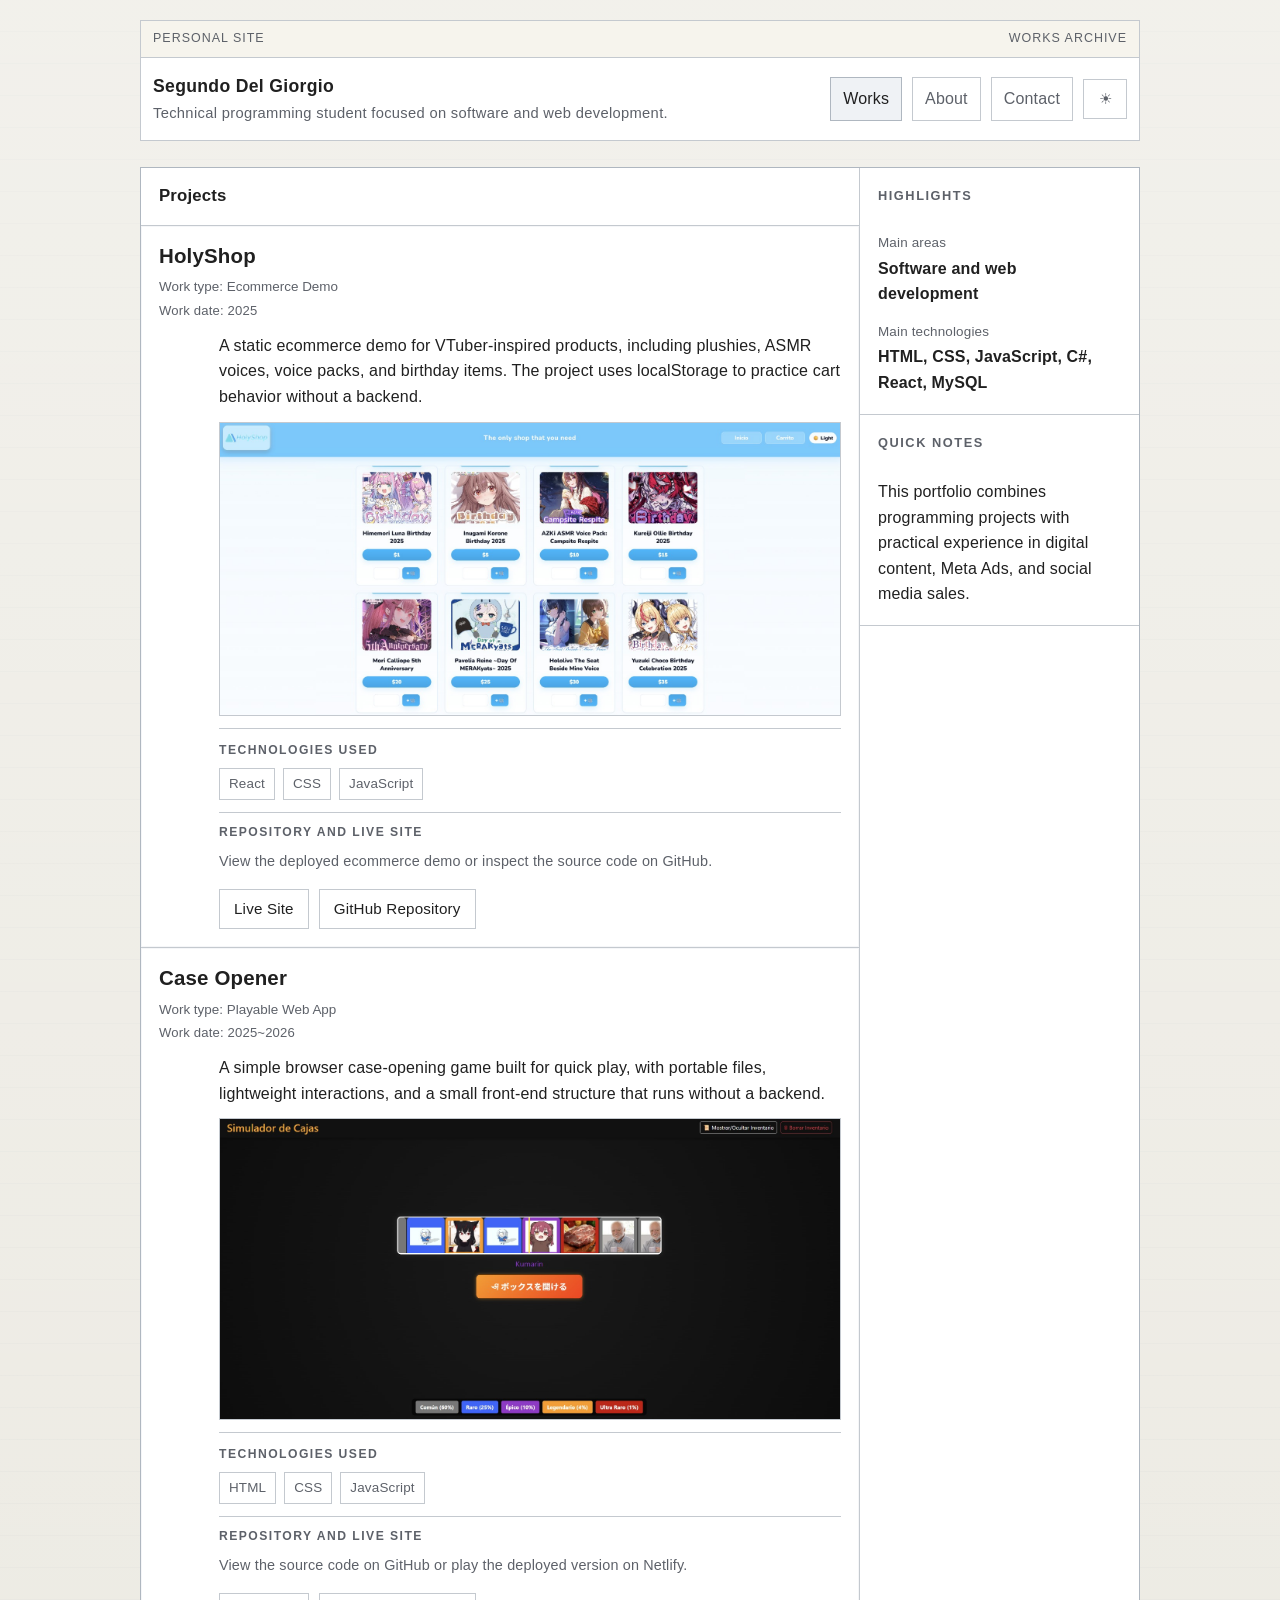
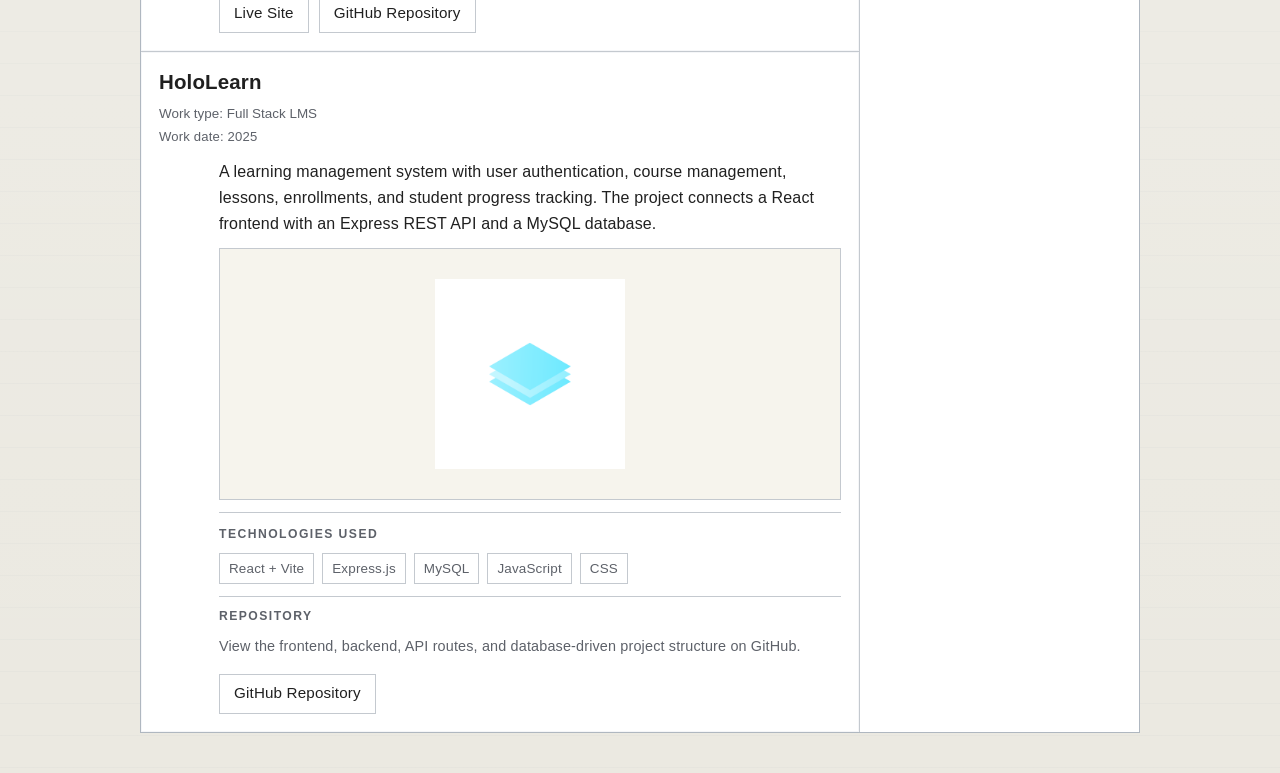
==== index.html @ 3f8d5a21 "Initial portfolio version" ====
<!DOCTYPE html>
<html lang="en">

<head>
  <meta charset="UTF-8">
  <meta name="viewport" content="width=device-width, initial-scale=1.0">
  <title>Segundo Del Giorgio | Works</title>
  <link rel="icon" href="images/favicon.ico" type="image/x-icon">
  <link rel="stylesheet" href="css/main.css">
  <link rel="stylesheet" href="css/components.css">
  <link rel="stylesheet" href="css/works.css">
</head>

<body>
  <header class="site-header">
    <div class="container">
      <div class="utility-bar">
        <p>Personal Site</p>
        <p>Works Archive</p>
      </div>
      <nav class="navbar" aria-label="Primary navigation">
        <div class="brand">
          <a class="navbar-name" href="index.html">Segundo Del Giorgio</a><br>
          <span class="navbar-desc">Technical programming student focused on software and web development.</span>
        </div>
        <div class="nav-links">
          <a class="nav-link active" href="index.html">Works</a>
          <a class="nav-link" href="about.html">About</a>
          <a class="nav-link" href="contact.html">Contact</a>
          <button class="theme-toggle" type="button" aria-label="Toggle dark mode" aria-pressed="false"
            title="Toggle color theme">
            <span class="theme-icon theme-icon-sun" aria-hidden="true">&#9728;</span>
            <span class="theme-icon theme-icon-moon" aria-hidden="true">&#9790;</span>
          </button>
        </div>
      </nav>
    </div>
  </header>

  <main class="container page-content">
    <section class="feed-layout">
      <section class="feed-center" id="works-feed">
        <div class="feed-titlebar">
          <h2>Projects</h2>
        </div>

        <div class="feed-stream">
          <article class="project-card project-post">
            <div class="project-post-head">
              <div class="project-meta">
                <div class="project-meta-line">
                  <h2>HolyShop</h2>
                </div>
                <p class="project-type"><span class="project-meta-label">Work type:</span> <span
                    class="project-type-value">Ecommerce Demo</span></p>
                <p class="project-date">Work date: 2025</p>
              </div>
            </div>
            <p class="project-description">A static ecommerce demo for VTuber-inspired products, including plushies,
              ASMR voices, voice packs, and birthday items. The project uses localStorage to practice cart behavior
              without a backend.</p>
            <div class="project-preview">
              <img src="images/project-holyshop-preview.png" alt="Preview screenshot area for HolyShop ecommerce demo">
            </div>
            <div class="project-block">
              <p class="project-block-label">Technologies Used</p>
              <div class="tech" aria-label="Technologies used">
                <span>React</span>
                <span>CSS</span>
                <span>JavaScript</span>
              </div>
            </div>
            <div class="project-block repository-block">
              <p class="project-block-label">Repository and Live Site</p>
              <p class="repository-note">View the deployed ecommerce demo or inspect the source code on GitHub.</p>
            </div>
            <div class="project-actions project-actions-row">
              <a class="action-link" href="https://holyshop.netlify.app" target="_blank" rel="noopener noreferrer">Live
                Site</a>
              <a class="action-link" href="https://github.com/Segukun/HolyShop" target="_blank"
                rel="noopener noreferrer">GitHub Repository</a>
            </div>
          </article>

          <article class="project-card project-post">
            <div class="project-post-head">
              <div class="project-meta">
                <div class="project-meta-line">
                  <h2>Case Opener</h2>
                </div>
                <p class="project-type"><span class="project-meta-label">Work type:</span> <span
                    class="project-type-value">Playable Web App</span></p>
                <p class="project-date">Work date: 2025~2026</p>
              </div>
            </div>
            <p class="project-description">A simple browser case-opening game built for quick play, with portable files,
              lightweight interactions, and a small front-end structure that runs without a backend.</p>
            <div class="project-preview">
              <img src="images/project-case-opener-preview.png" alt="Preview screenshot for Case Opener web game">
            </div>
            <div class="project-block">
              <p class="project-block-label">Technologies Used</p>
              <div class="tech" aria-label="Technologies used">
                <span>HTML</span>
                <span>CSS</span>
                <span>JavaScript</span>
              </div>
            </div>
            <div class="project-block repository-block">
              <p class="project-block-label">Repository and Live Site</p>
              <p class="repository-note">View the source code on GitHub or play the deployed version on Netlify.</p>
            </div>
            <div class="project-actions project-actions-row">
              <a class="action-link" href="https://case-opener.netlify.app" target="_blank"
                rel="noopener noreferrer">Live Site</a>
              <a class="action-link" href="https://github.com/Segukun/Case-opener" target="_blank"
                rel="noopener noreferrer">GitHub Repository</a>
            </div>
          </article>

          <article class="project-card project-post">
            <div class="project-post-head">
              <div class="project-meta">
                <div class="project-meta-line">
                  <h2>HoloLearn</h2>
                </div>
                <p class="project-type"><span class="project-meta-label">Work type:</span> <span
                    class="project-type-value">Full Stack LMS</span></p>
                <p class="project-date">Work date: 2025</p>
              </div>
            </div>
            <p class="project-description">A learning management system with user authentication, course management,
              lessons, enrollments, and student progress tracking. The project connects a React frontend with an Express
              REST API and a MySQL database.</p>
            <div class="project-preview project-logo-preview">
              <img src="images/project-hololearn-preview.png"
                alt="HoloLearn logo">
            </div>
            <div class="project-block">
              <p class="project-block-label">Technologies Used</p>
              <div class="tech" aria-label="Technologies used">
                <span>React + Vite</span>
                <span>Express.js</span>
                <span>MySQL</span>
                <span>JavaScript</span>
                <span>CSS</span>
              </div>
            </div>
            <div class="project-block repository-block">
              <p class="project-block-label">Repository</p>
              <p class="repository-note">View the frontend, backend, API routes, and database-driven project structure
                on GitHub.</p>
            </div>
            <div class="project-actions project-actions-row">
              <a class="action-link" href="https://github.com/Segukun/HoloLearn" target="_blank"
                rel="noopener noreferrer">GitHub Repository</a>
            </div>
          </article>
        </div>
      </section>

      <aside class="feed-sidebar feed-sidebar-right">

        <div class="feed-panel info-stack">
          <p class="sidebar-heading">Highlights</p>
          <div class="trend-item">
            <span>Main areas</span>
            <strong>Software and web development</strong>
          </div>
          <div class="trend-item">
            <span>Main technologies</span>
            <strong>HTML, CSS, JavaScript, C#, React, MySQL</strong>
          </div>
        </div>

        <div class="feed-panel info-stack">
          <p class="sidebar-heading">Quick Notes</p>
          <p>This portfolio combines programming projects with practical experience in digital content, Meta Ads, and social media sales.</p>
        </div>
      </aside>
    </section>
  </main>

  <script src="js/main.js"></script>
</body>

</html>
---- css/main.css ----
:root {
  --bg: #ebe9e1;
  --surface: #ffffff;
  --surface-muted: #f6f4ed;
  --text: #202020;
  --text-soft: #5d6169;
  --border: #c4c9cf;
  --accent: #5a6f84;
  --accent-soft: #ecf0f2;
  --border-strong: #afb7c0;
  --heading-bg: #eff2f5;
  --modal-backdrop: rgba(32, 32, 32, 0.42);
  --modal-panel: #ffffff;
  --modal-media-bg: #f6f4ed;
  --modal-text: #202020;
  --modal-text-soft: #5d6169;
  --modal-border: #c4c9cf;
  --modal-control-bg: #ffffff;
  --modal-control-hover: #eff2f5;
}

*,
*::before,
*::after {
  box-sizing: border-box;
}

html {
  scroll-behavior: smooth;
}

body {
  margin: 0;
  background: var(--bg);
  background-image:
    linear-gradient(to bottom, rgba(255, 255, 255, 0.35), rgba(255, 255, 255, 0)),
    repeating-linear-gradient(
      to bottom,
      transparent 0,
      transparent 31px,
      rgba(90, 111, 132, 0.035) 31px,
      rgba(90, 111, 132, 0.035) 32px
    );
  color: var(--text);
  font-family: -apple-system, BlinkMacSystemFont, "Segoe UI", sans-serif;
  line-height: 1.6;
  letter-spacing: 0.01em;
}

body.dark {
  background-color: #121212;
  background-image: none;
  color: #eeeeee;
  --bg: #121212;
  --surface: #1a1a1a;
  --surface-muted: #171717;
  --text: #eeeeee;
  --text-soft: #b0b7c0;
  --border: #303030;
  --accent: #8eb0d1;
  --accent-soft: #1f2933;
  --border-strong: #40464d;
  --heading-bg: #1d2329;
  --modal-backdrop: rgba(0, 0, 0, 0.82);
  --modal-panel: #101010;
  --modal-media-bg: #050505;
  --modal-text: #ffffff;
  --modal-text-soft: rgba(255, 255, 255, 0.72);
  --modal-border: rgba(255, 255, 255, 0.16);
  --modal-control-bg: rgba(255, 255, 255, 0.08);
  --modal-control-hover: rgba(255, 255, 255, 0.16);
}

img {
  max-width: 100%;
  display: block;
}

a {
  color: var(--accent);
  text-decoration: none;
}

a:hover,
a:focus-visible {
  text-decoration: underline;
}

button,
input,
textarea {
  font: inherit;
}

h1,
h2,
h3,
p,
dl,
dt,
dd {
  margin-top: 0;
}

h1 {
  margin-bottom: 0.85rem;
  font-size: clamp(2rem, 3vw, 2.55rem);
  line-height: 1.15;
}

h2 {
  margin-bottom: 0.75rem;
  font-size: 1.15rem;
  line-height: 1.3;
}

p,
dd {
  margin-bottom: 0;
}

.container {
  max-width: 1040px;
  margin: 0 auto;
  padding: 20px;
}

.site-header .container {
  padding-bottom: 0;
}

.utility-bar {
  display: flex;
  justify-content: space-between;
  gap: 12px;
  padding: 8px 12px;
  border: 1px solid var(--border);
  border-bottom: 0;
  background: var(--surface-muted);
  color: var(--text-soft);
  font-size: 0.78rem;
  text-transform: uppercase;
  letter-spacing: 0.08em;
}

.navbar {
  display: flex;
  align-items: center;
  justify-content: space-between;
  gap: 20px;
  padding: 14px 12px;
  border: 1px solid var(--border);
  background: var(--surface);
}

.brand {
  color: var(--text);
  font-weight: 700;
  letter-spacing: 0.02em;
}

.nav-links {
  display: flex;
  align-items: center;
  gap: 10px;
  flex-wrap: wrap;
  justify-content: flex-end;
}

.nav-link,
.theme-toggle {
  border: 1px solid var(--border);
  padding: 8px 12px;
  color: var(--text-soft);
  background: var(--surface);
}

.nav-link.active,
.nav-link:hover,
.nav-link:focus-visible,
.theme-toggle.active,
.theme-toggle:hover,
.theme-toggle:focus-visible {
  color: var(--text);
  background: var(--heading-bg);
  border-color: var(--border-strong);
  text-decoration: none;
}

.theme-toggle {
  display: inline-flex;
  align-items: center;
  justify-content: center;
  width: 44px;
  height: 40px;
  cursor: pointer;
}

.theme-icon {
  font-size: 0.95rem;
  line-height: 1;
}

.theme-icon-moon {
  display: none;
}

body.dark .theme-icon-sun {
  display: none;
}

body.dark .theme-icon-moon {
  display: inline;
}

/* Navbar name/desc separation */
.navbar-name {
  font-weight: 700;
  font-size: 1.1rem;
  color: var(--text);
}

.navbar-desc {
  display: block;
  font-size: 0.92rem;
  color: var(--text-soft);
  font-weight: 400;
  margin-top: 2px;
}

.page-content {
  padding-top: 26px;
  padding-bottom: 40px;
}

.panel-heading {
  margin: -20px -20px 18px;
  padding: 10px 16px;
  border-bottom: 1px solid var(--border);
  background: var(--heading-bg);
}

.info-box {
  border: 1px solid var(--border);
  background: var(--surface-muted);
  padding: 14px;
}

.info-box-title {
  margin-bottom: 10px;
  color: var(--text-soft);
  font-size: 0.76rem;
  font-weight: 700;
  letter-spacing: 0.12em;
  text-transform: uppercase;
}

.info-list {
  margin: 0;
  display: grid;
  gap: 10px;
}

.info-list div {
  display: grid;
  grid-template-columns: 110px 1fr;
  gap: 10px;
  padding-top: 10px;
  border-top: 1px solid var(--border);
}

.info-list div:first-child {
  padding-top: 0;
  border-top: 0;
}

.info-list dt {
  color: var(--text-soft);
  font-size: 0.82rem;
  font-weight: 700;
  text-transform: uppercase;
  letter-spacing: 0.06em;
}

.info-list dd {
  margin: 0;
}

@media (max-width: 720px) {
  .container {
    padding: 14px;
  }

  .utility-bar {
    flex-direction: column;
  }

  .navbar {
    align-items: flex-start;
    flex-direction: column;
  }

  .nav-links {
    width: 100%;
    justify-content: flex-start;
  }

  .panel-heading {
    margin: -16px -16px 16px;
  }

  .info-list div {
    grid-template-columns: 1fr;
    gap: 4px;
  }
}
---- css/components.css ----
.panel {
  margin-bottom: 20px;
  border: 1px solid var(--border-strong);
  background: var(--surface);
  padding: 20px;
  box-shadow: inset 0 0 0 1px rgba(255, 255, 255, 0.45);
}

.section-title {
  margin-bottom: 0;
  color: var(--text-soft);
  font-size: 0.76rem;
  font-weight: 700;
  letter-spacing: 0.14em;
  text-transform: uppercase;
}

.project-card {
  display: flex;
  flex-direction: column;
  gap: 14px;
  border-color: var(--border-strong);
}

.project-post-head,
.project-meta-line {
  display: flex;
  align-items: baseline;
  justify-content: space-between;
  gap: 12px;
  flex-wrap: wrap;
}

.project-block-label {
  margin: 0;
  color: var(--text-soft);
  font-size: 0.76rem;
  font-weight: 700;
  letter-spacing: 0.12em;
  text-transform: uppercase;
}

.project-type {
  color: var(--text-soft);
  font-size: 0.84rem;
  letter-spacing: 0;
}

.project-meta {
  flex: 1;
  min-width: 0;
}

.project-meta h2 {
  margin-bottom: 0;
  font-size: 1.28rem;
  line-height: 1.2;
}

.project-block {
  display: grid;
  gap: 8px;
  padding-top: 12px;
  border-top: 1px solid var(--border);
}

.tech {
  display: flex;
  flex-wrap: wrap;
  gap: 8px;
}

.tech span {
  display: inline-block;
  border: 1px solid var(--border);
  background: var(--surface);
  padding: 4px 9px;
  color: var(--text-soft);
  font-size: 0.84rem;
}

.project-actions,
.button-link {
  display: flex;
  align-items: center;
  gap: 10px;
  flex-wrap: wrap;
}

.action-link,
.button-link {
  display: inline-flex;
  align-items: center;
  justify-content: center;
  min-height: 40px;
  border: 1px solid var(--border);
  background: transparent;
  padding: 0 14px;
  color: var(--text);
  font-size: 0.95rem;
  text-decoration: none;
}

.action-link:hover,
.action-link:focus-visible,
.button-link:hover,
.button-link:focus-visible {
  background: var(--heading-bg);
  border-color: var(--accent);
  text-decoration: none;
}

@media (max-width: 560px) {
  .panel {
    padding: 16px;
  }
}
---- css/works.css ----
.feed-layout {
  display: grid;
  grid-template-columns: minmax(0, 1fr) 280px;
  gap: 0;
  border: 1px solid var(--border-strong);
  background: var(--surface);
  min-height: 900px;
}

.feed-sidebar,
.feed-center {
  min-width: 0;
}

.feed-sidebar-right {
  border-left: 1px solid var(--border);
  background: var(--surface);
}

.feed-panel {
  padding: 18px;
  border-bottom: 1px solid var(--border);
}

.sidebar-heading {
  margin-bottom: 12px;
  font-size: 0.8rem;
  font-weight: 700;
  letter-spacing: 0.12em;
  text-transform: uppercase;
  color: var(--text-soft);
}

.feed-titlebar {
  display: flex;
  align-items: center;
  min-height: 58px;
  padding: 0 18px;
  border-bottom: 1px solid var(--border);
  position: sticky;
  top: 0;
  z-index: 2;
  background: var(--surface);
}

.feed-titlebar h2 {
  margin: 0;
  font-size: 1.05rem;
}

.feed-stream {
  display: grid;
}

.project-post {
  margin-bottom: 0;
  padding: 18px;
  border: 0;
  border-bottom: 1px solid var(--border);
  box-shadow: none;
  background: var(--surface);
  position: relative;
}

.project-post:last-child {
  border-bottom: 0;
}

.project-post::after {
  content: "";
  position: absolute;
  inset: 0;
  pointer-events: none;
  box-shadow: inset 0 0 0 1px rgba(90, 111, 132, 0.06);
}

.project-card {
  gap: 12px;
}

.project-post-head,
.project-meta-line {
  display: flex;
  align-items: flex-start;
  justify-content: space-between;
  gap: 12px;
}

.project-meta {
  flex: 1;
  min-width: 0;
}

.project-meta h2 {
  margin-bottom: 8px;
  font-size: 1.28rem;
  line-height: 1.2;
}

.project-date {
  margin-top: 2px;
  color: var(--text-soft);
  font-size: 0.82rem;
}

.project-type {
  margin-top: 0;
  color: var(--text-soft);
  font-size: 0.84rem;
  letter-spacing: 0;
}

.project-description {
  margin-left: 60px;
}

.project-preview {
  margin-left: 60px;
  border: 1px solid var(--border);
  background: var(--surface-muted);
  overflow: hidden;
}

.project-preview:hover,
.project-preview:focus-within {
  border-color: var(--accent);
}

.project-preview img {
  width: 100%;
  height: auto;
  display: block;
  cursor: zoom-in;
  transition: transform 180ms ease, filter 180ms ease;
}

.project-logo-preview {
  display: flex;
  align-items: center;
  justify-content: center;
  min-height: 210px;
  padding: 30px;
}

.project-logo-preview img {
  width: min(190px, 58%);
  aspect-ratio: 1;
  object-fit: contain;
}

.project-preview:hover img,
.project-preview img:focus-visible {
  filter: brightness(0.96) contrast(1.04);
  transform: scale(1.018);
}

.project-logo-preview:hover img,
.project-logo-preview img:focus-visible {
  transform: scale(1.04);
}

.project-preview img:focus-visible {
  outline: 3px solid var(--accent);
  outline-offset: -3px;
}

.project-block {
  margin-left: 60px;
  display: grid;
  gap: 8px;
  padding-top: 12px;
  border-top: 1px solid var(--border);
}

.project-block-label {
  margin: 0;
  color: var(--text-soft);
  font-size: 0.76rem;
  font-weight: 700;
  letter-spacing: 0.12em;
  text-transform: uppercase;
}

.project-actions-row {
  margin-left: 60px;
  padding-top: 4px;
}

.repository-block {
  padding-top: 10px;
}

.repository-note {
  color: var(--text-soft);
  font-size: 0.9rem;
}

.tech {
  display: flex;
  flex-wrap: wrap;
  gap: 8px;
}

.tech span {
  display: inline-block;
  border: 1px solid var(--border);
  background: var(--surface);
  padding: 4px 9px;
  color: var(--text-soft);
  font-size: 0.84rem;
}

.info-stack {
  display: grid;
  gap: 14px;
}

.trend-item {
  display: grid;
  gap: 2px;
}

.trend-item span {
  color: var(--text-soft);
  font-size: 0.84rem;
}

body.modal-open {
  overflow: hidden;
}

.project-modal {
  position: fixed;
  inset: 0;
  z-index: 20;
  display: none;
  align-items: center;
  justify-content: center;
  padding: 24px;
  background: var(--modal-backdrop);
}

.project-modal.active {
  display: flex;
}

.project-modal-panel {
  position: relative;
  display: grid;
  grid-template-columns: minmax(0, 1.45fr) minmax(320px, 0.55fr);
  width: min(1280px, 100%);
  max-height: calc(100vh - 48px);
  border: 1px solid var(--modal-border);
  background: var(--modal-panel);
  color: var(--modal-text);
  overflow: hidden;
}

.project-modal-media {
  display: flex;
  align-items: center;
  justify-content: center;
  min-height: 360px;
  background: var(--modal-media-bg);
  overflow: hidden;
}

.project-modal-img {
  width: 100%;
  height: 100%;
  max-height: calc(100vh - 48px);
  object-fit: contain;
}

.project-modal-details {
  display: flex;
  flex-direction: column;
  gap: 14px;
  max-height: calc(100vh - 48px);
  padding: 24px;
  border-left: 1px solid var(--modal-border);
  overflow-y: auto;
}

.project-modal-type {
  margin: 0;
  color: var(--modal-text-soft);
  font-size: 0.86rem;
  font-weight: 400;
  letter-spacing: 0;
  text-transform: none;
}

.project-modal-details h2 {
  margin: 0;
  color: var(--modal-text);
  font-size: 1.45rem;
}

.project-modal-date,
.project-modal-description,
.project-modal-note {
  color: var(--modal-text-soft);
}

.project-modal-section {
  display: grid;
  gap: 10px;
  padding-top: 14px;
  border-top: 1px solid var(--modal-border);
}

.project-modal-details .project-block-label {
  color: var(--modal-text-soft);
}

.project-modal-details .tech span,
.project-modal-actions .action-link {
  border-color: var(--modal-border);
  background: var(--modal-control-bg);
  color: var(--modal-text);
}

.project-modal-actions .action-link:hover,
.project-modal-actions .action-link:focus-visible {
  background: var(--modal-control-hover);
  border-color: var(--accent);
}

.project-modal-close {
  position: absolute;
  top: 14px;
  right: 14px;
  z-index: 1;
  min-height: 40px;
  border: 1px solid var(--modal-border);
  background: var(--modal-control-bg);
  color: var(--modal-text);
  padding: 0 14px;
  cursor: pointer;
}

.project-modal-close:hover,
.project-modal-close:focus-visible {
  background: var(--modal-control-hover);
  border-color: var(--accent);
}

@media (max-width: 980px) {
  .feed-layout {
    grid-template-columns: 1fr;
  }

  .feed-sidebar-right {
    display: none;
  }
}

@media (max-width: 760px) {
  .project-description,
  .project-preview,
  .project-block,
  .project-actions-row {
    margin-left: 0;
  }

  .project-modal {
    padding: 14px;
  }

  .project-modal-panel {
    grid-template-columns: 1fr;
    max-height: calc(100vh - 28px);
    overflow-y: auto;
  }

  .project-modal-media {
    min-height: 220px;
  }

  .project-modal-img {
    max-height: 46vh;
  }

  .project-modal-details {
    max-height: none;
    padding: 18px;
    border-left: 0;
    border-top: 1px solid var(--modal-border);
  }
}

@media (prefers-reduced-motion: reduce) {
  .project-preview img {
    transition: none;
  }

  .project-preview:hover img,
  .project-preview img:focus-visible {
    transform: none;
  }
}
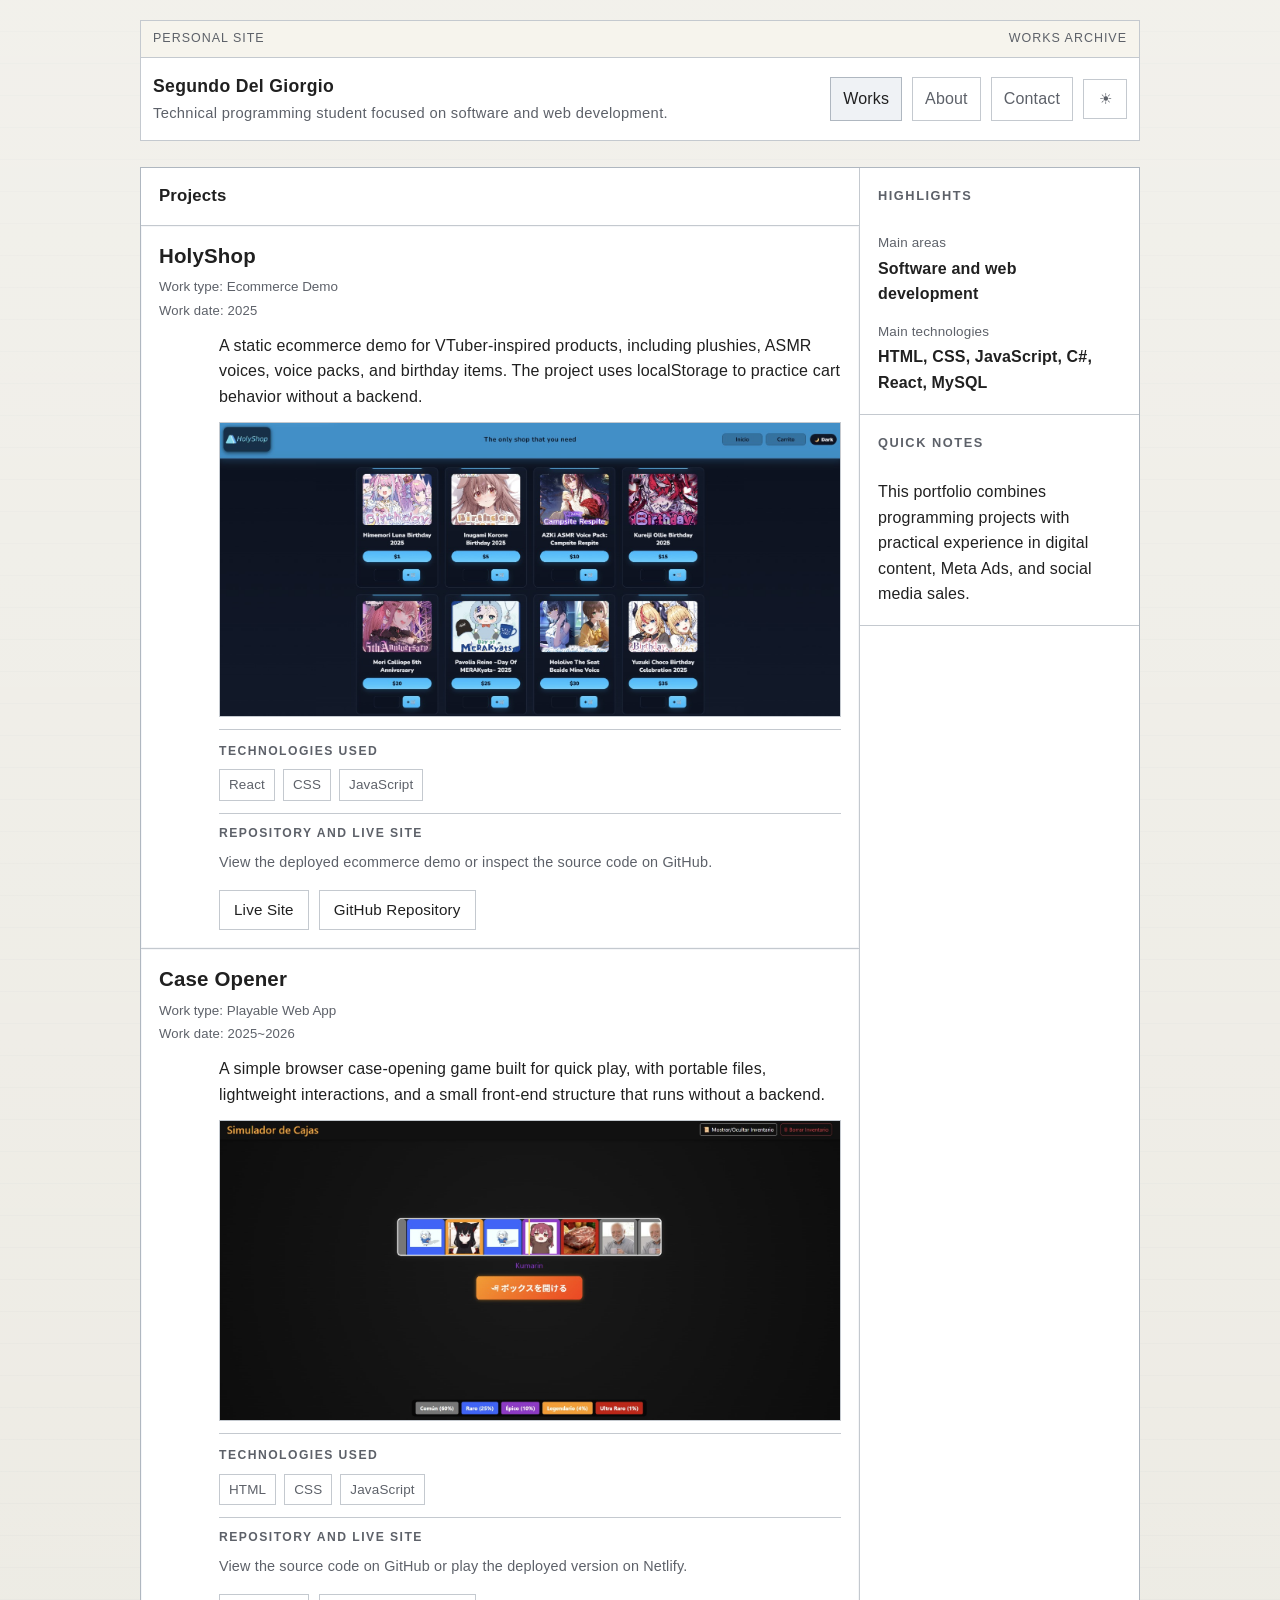
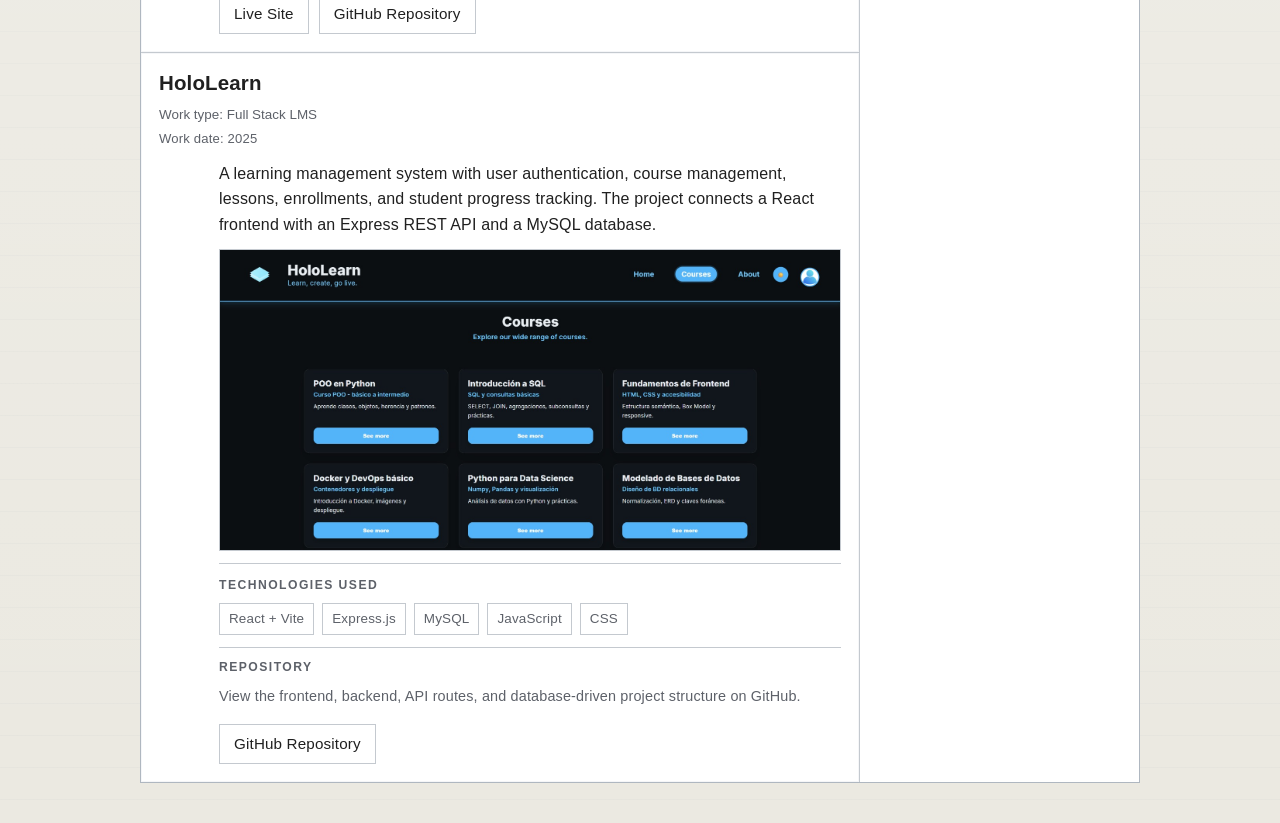
==== commit 6c4ffba8: "Fix HoloLearn preview sizing" ====
--- a/index.html
+++ b/index.html
@@ -132,9 +132,9 @@
             <p class="project-description">A learning management system with user authentication, course management,
               lessons, enrollments, and student progress tracking. The project connects a React frontend with an Express
               REST API and a MySQL database.</p>
-            <div class="project-preview project-logo-preview">
+            <div class="project-preview">
               <img src="images/project-hololearn-preview.png"
-                alt="HoloLearn logo">
+                alt="Preview screenshot for HoloLearn learning management system">
             </div>
             <div class="project-block">
               <p class="project-block-label">Technologies Used</p>
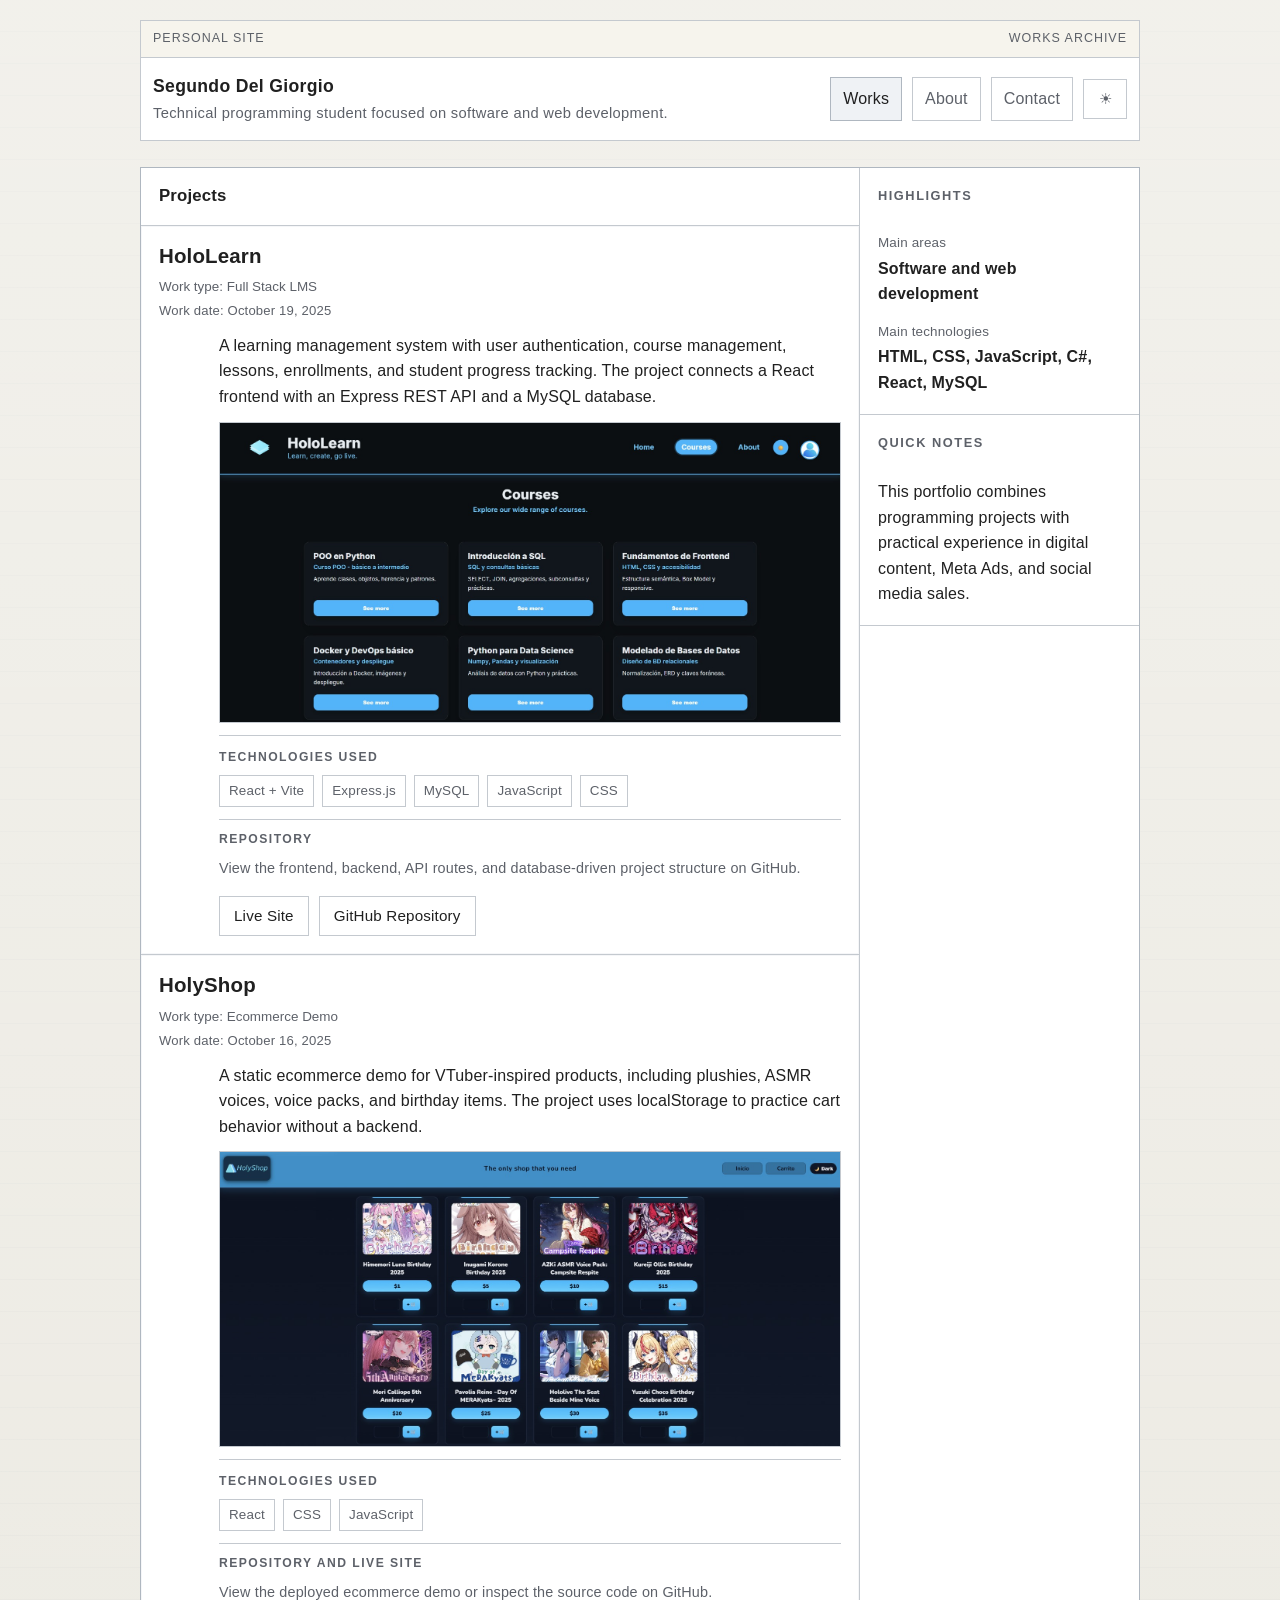
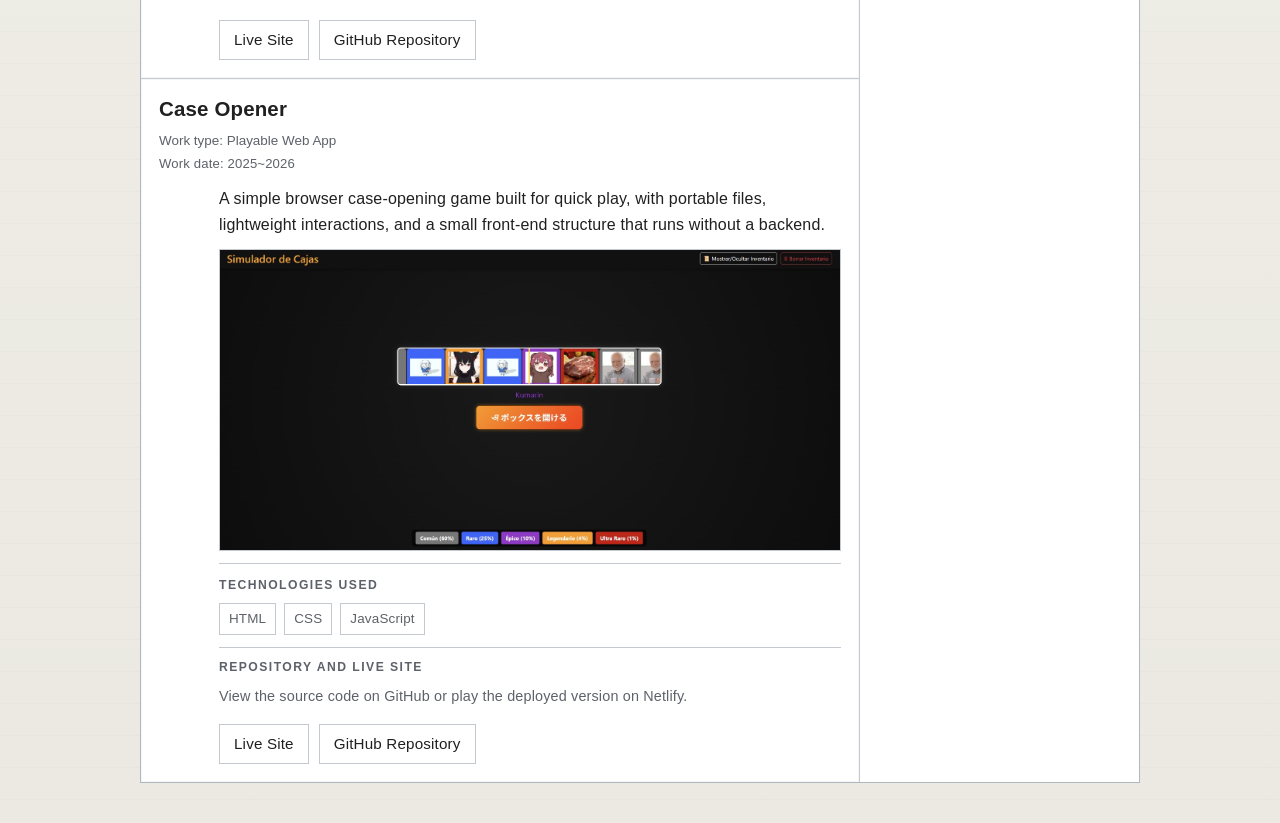
==== commit 52b3103c: "Update HoloLearn portfolio entry" ====
--- a/index.html
+++ b/index.html
@@ -49,11 +49,52 @@
             <div class="project-post-head">
               <div class="project-meta">
                 <div class="project-meta-line">
+                  <h2>HoloLearn</h2>
+                </div>
+                <p class="project-type"><span class="project-meta-label">Work type:</span> <span
+                    class="project-type-value">Full Stack LMS</span></p>
+                <p class="project-date">Work date: October 19, 2025</p>
+              </div>
+            </div>
+            <p class="project-description">A learning management system with user authentication, course management,
+              lessons, enrollments, and student progress tracking. The project connects a React frontend with an Express
+              REST API and a MySQL database.</p>
+            <div class="project-preview">
+              <img src="images/project-hololearn-preview.png"
+                alt="Preview screenshot for HoloLearn learning management system">
+            </div>
+            <div class="project-block">
+              <p class="project-block-label">Technologies Used</p>
+              <div class="tech" aria-label="Technologies used">
+                <span>React + Vite</span>
+                <span>Express.js</span>
+                <span>MySQL</span>
+                <span>JavaScript</span>
+                <span>CSS</span>
+              </div>
+            </div>
+            <div class="project-block repository-block">
+              <p class="project-block-label">Repository</p>
+              <p class="repository-note">View the frontend, backend, API routes, and database-driven project structure
+                on GitHub.</p>
+            </div>
+            <div class="project-actions project-actions-row">
+              <a class="action-link" href="https://hololearnsite.netlify.app" target="_blank"
+                rel="noopener noreferrer">Live Site</a>
+              <a class="action-link" href="https://github.com/Segukun/HoloLearn" target="_blank"
+                rel="noopener noreferrer">GitHub Repository</a>
+            </div>
+          </article>
+
+          <article class="project-card project-post">
+            <div class="project-post-head">
+              <div class="project-meta">
+                <div class="project-meta-line">
                   <h2>HolyShop</h2>
                 </div>
                 <p class="project-type"><span class="project-meta-label">Work type:</span> <span
                     class="project-type-value">Ecommerce Demo</span></p>
-                <p class="project-date">Work date: 2025</p>
+                <p class="project-date">Work date: October 16, 2025</p>
               </div>
             </div>
             <p class="project-description">A static ecommerce demo for VTuber-inspired products, including plushies,
@@ -118,44 +159,6 @@
             </div>
           </article>
 
-          <article class="project-card project-post">
-            <div class="project-post-head">
-              <div class="project-meta">
-                <div class="project-meta-line">
-                  <h2>HoloLearn</h2>
-                </div>
-                <p class="project-type"><span class="project-meta-label">Work type:</span> <span
-                    class="project-type-value">Full Stack LMS</span></p>
-                <p class="project-date">Work date: 2025</p>
-              </div>
-            </div>
-            <p class="project-description">A learning management system with user authentication, course management,
-              lessons, enrollments, and student progress tracking. The project connects a React frontend with an Express
-              REST API and a MySQL database.</p>
-            <div class="project-preview">
-              <img src="images/project-hololearn-preview.png"
-                alt="Preview screenshot for HoloLearn learning management system">
-            </div>
-            <div class="project-block">
-              <p class="project-block-label">Technologies Used</p>
-              <div class="tech" aria-label="Technologies used">
-                <span>React + Vite</span>
-                <span>Express.js</span>
-                <span>MySQL</span>
-                <span>JavaScript</span>
-                <span>CSS</span>
-              </div>
-            </div>
-            <div class="project-block repository-block">
-              <p class="project-block-label">Repository</p>
-              <p class="repository-note">View the frontend, backend, API routes, and database-driven project structure
-                on GitHub.</p>
-            </div>
-            <div class="project-actions project-actions-row">
-              <a class="action-link" href="https://github.com/Segukun/HoloLearn" target="_blank"
-                rel="noopener noreferrer">GitHub Repository</a>
-            </div>
-          </article>
         </div>
       </section>
 
@@ -175,7 +178,8 @@
 
         <div class="feed-panel info-stack">
           <p class="sidebar-heading">Quick Notes</p>
-          <p>This portfolio combines programming projects with practical experience in digital content, Meta Ads, and social media sales.</p>
+          <p>This portfolio combines programming projects with practical experience in digital content, Meta Ads, and
+            social media sales.</p>
         </div>
       </aside>
     </section>
@@ -184,4 +188,4 @@
   <script src="js/main.js"></script>
 </body>
 
-</html>
+</html>
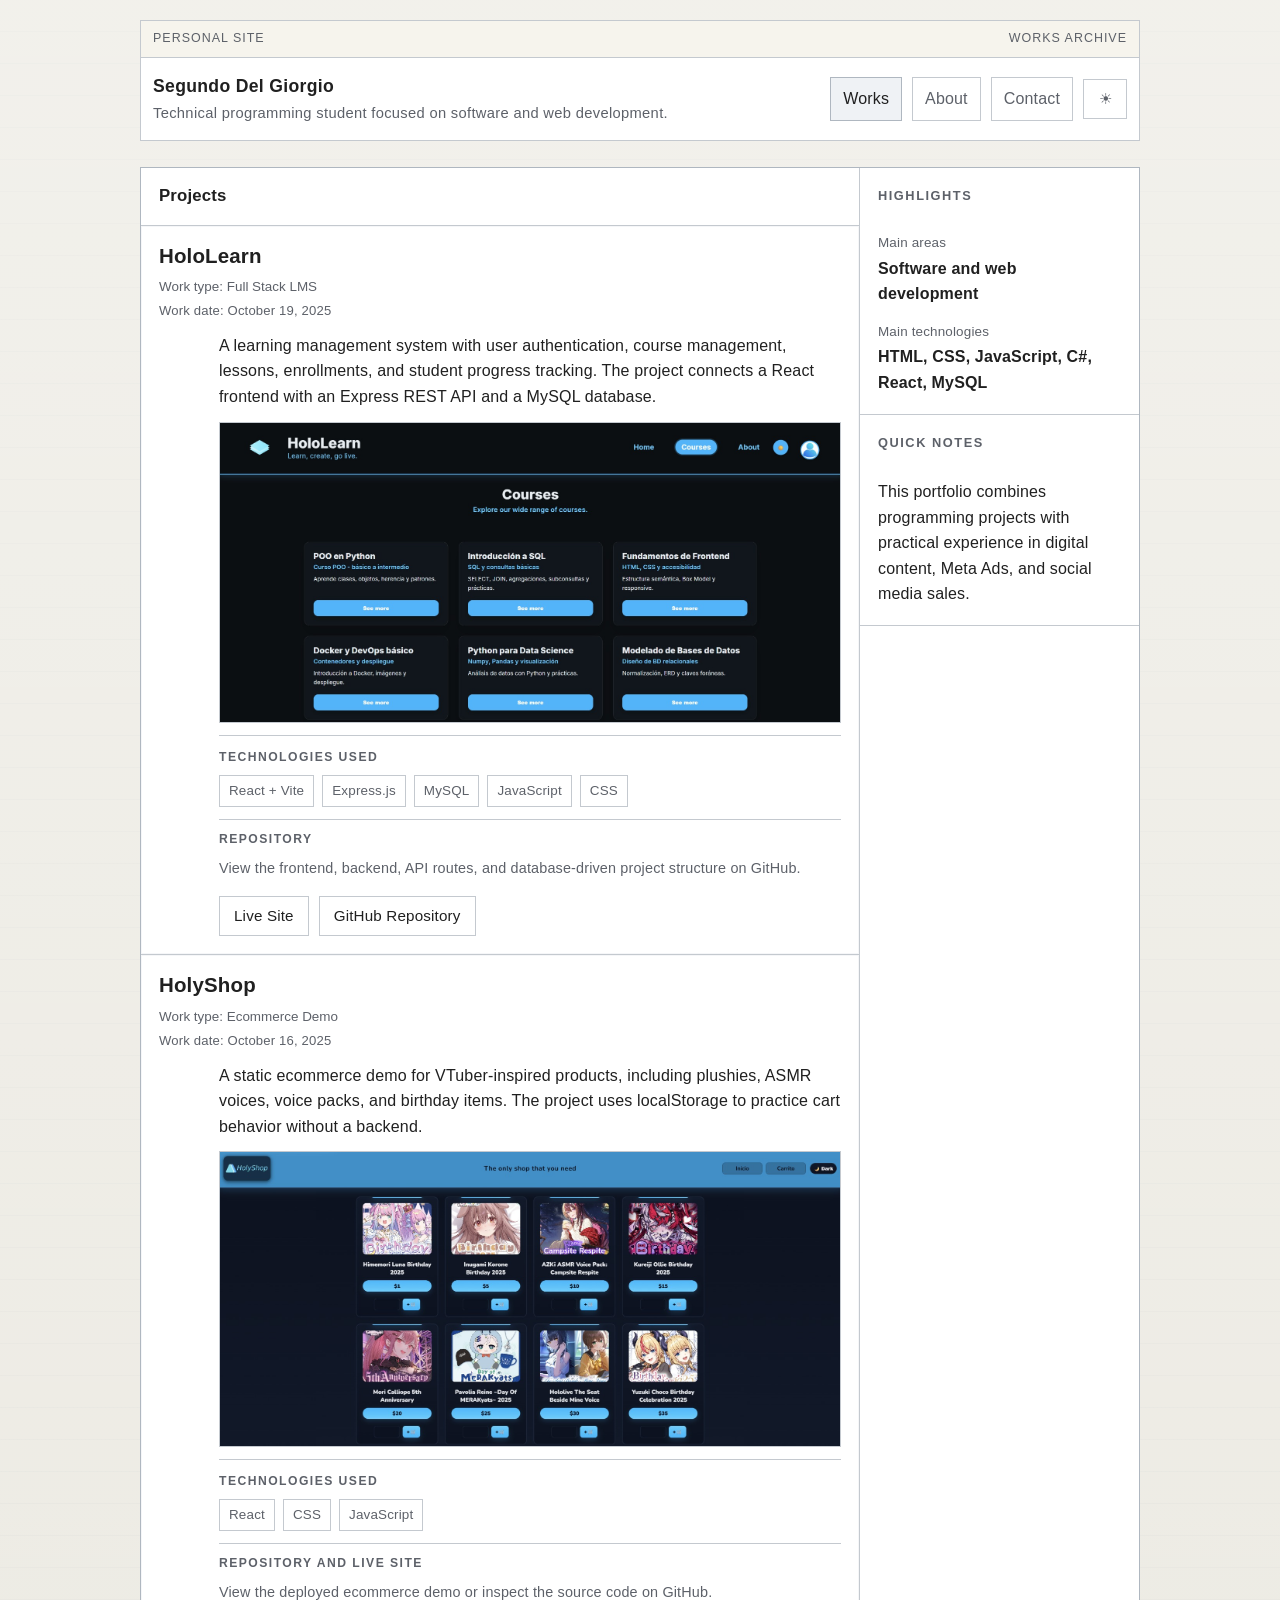
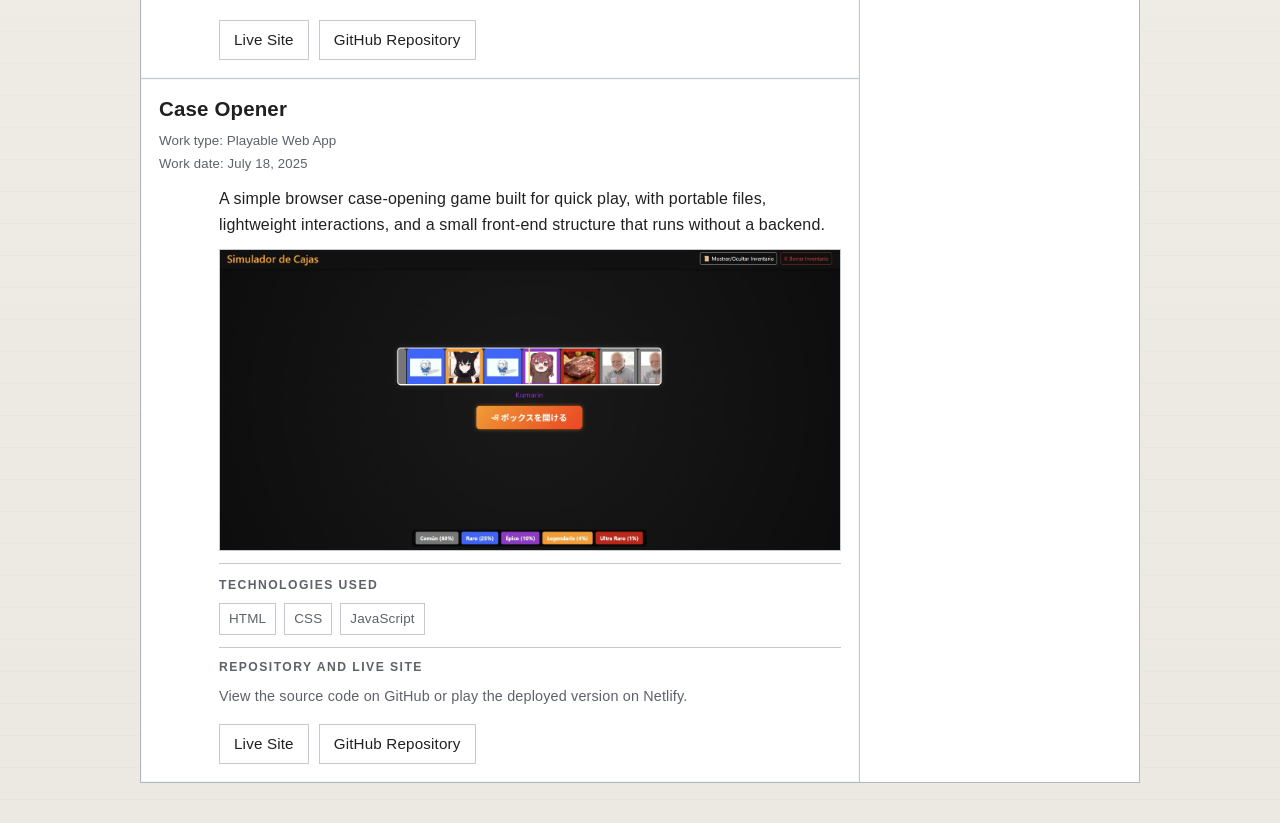
==== commit decaff95: "Update project date" ====
--- a/index.html
+++ b/index.html
@@ -131,7 +131,7 @@
                 </div>
                 <p class="project-type"><span class="project-meta-label">Work type:</span> <span
                     class="project-type-value">Playable Web App</span></p>
-                <p class="project-date">Work date: 2025~2026</p>
+                <p class="project-date">Work date: July 18, 2025</p>
               </div>
             </div>
             <p class="project-description">A simple browser case-opening game built for quick play, with portable files,
